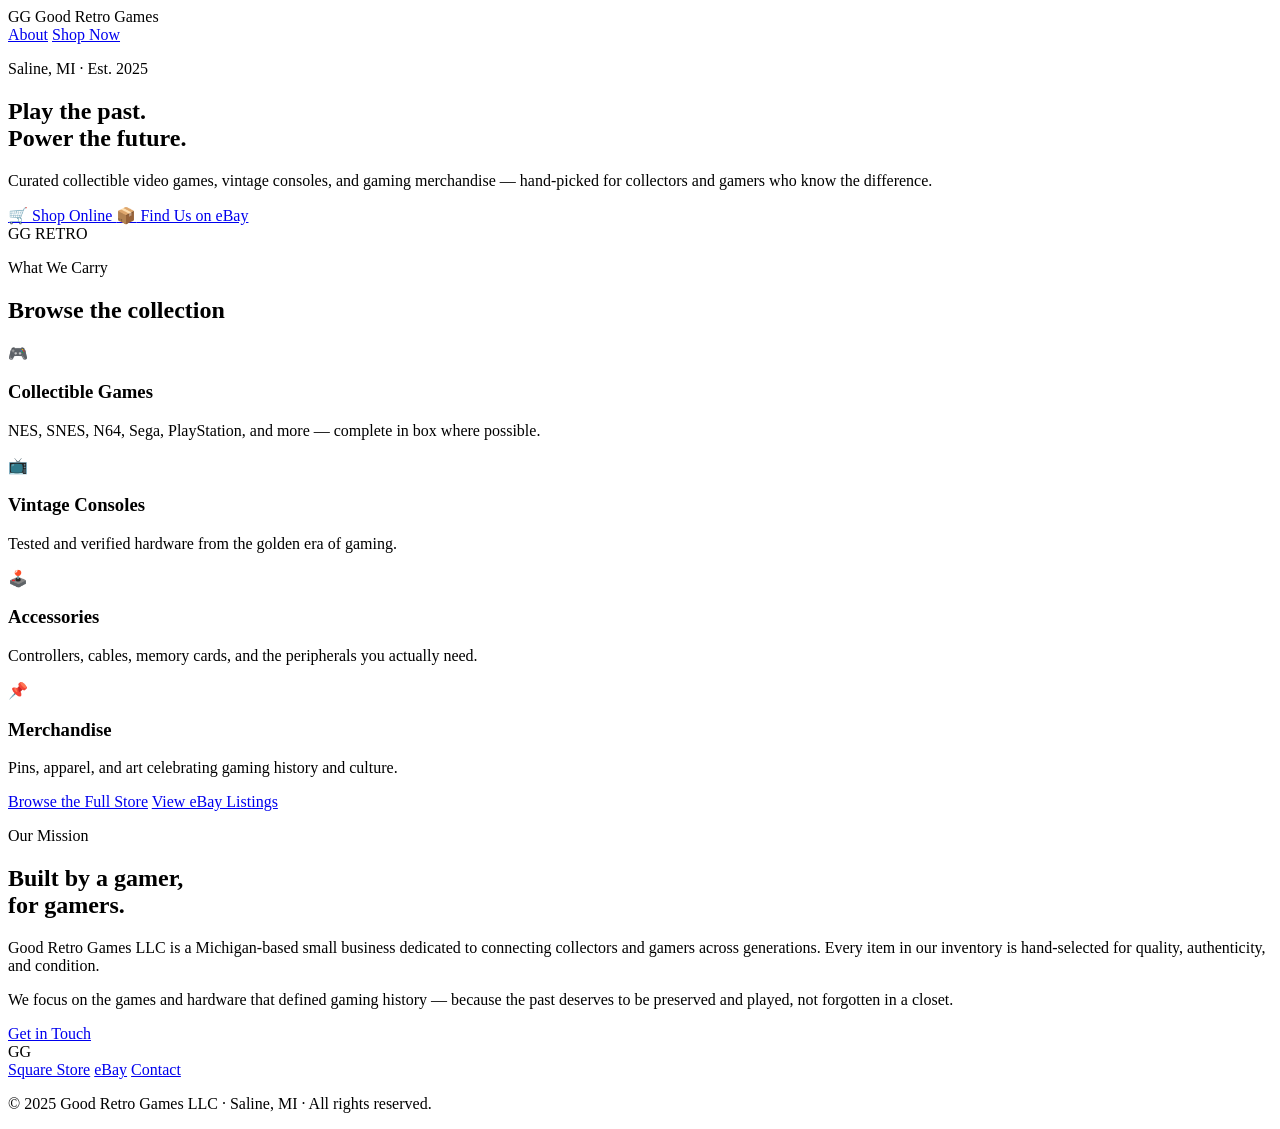
==== index.html @ d01ffef5 "Initial site launch" ====
<!DOCTYPE html>
<html lang="en">
<head>
  <meta charset="UTF-8" />
  <meta name="viewport" content="width=device-width, initial-scale=1.0" />
  <meta name="description" content="Good Retro Games — Collectible video games, vintage consoles, and gaming merchandise. Shop our curated selection online." />
  <title>Good Retro Games</title>
  <link rel="preconnect" href="https://fonts.googleapis.com" />
  <link rel="preconnect" href="https://fonts.gstatic.com" crossorigin />
  <link href="https://fonts.googleapis.com/css2?family=Press+Start+2P&family=DM+Sans:wght@400;500;600&display=swap" rel="stylesheet" />
  <link rel="stylesheet" href="css/style.css" />
</head>
<body>

  <!-- HEADER -->
  <header class="site-header">
    <div class="header-inner">
      <div class="logo">
        <span class="logo-gg">GG</span>
        <span class="logo-text">Good Retro Games</span>
      </div>
      <nav class="header-nav">
        <a href="#about">About</a>
        <a href="#shop" class="nav-cta">Shop Now</a>
      </nav>
    </div>
  </header>

  <!-- HERO -->
  <section class="hero">
    <div class="scanlines" aria-hidden="true"></div>
    <div class="hero-inner">
      <p class="hero-eyebrow">Saline, MI · Est. 2025</p>
      <h1 class="hero-headline">
        Play the past.<br />
        <span class="headline-accent">Power the future.</span>
      </h1>
      <p class="hero-sub">Curated collectible video games, vintage consoles, and gaming merchandise — hand-picked for collectors and gamers who know the difference.</p>
      <div class="hero-cta-group">
        <a href="https://www.goodgamesretro.com" class="btn btn-primary" target="_blank" rel="noopener">
          <span class="btn-icon">🛒</span> Shop Online
        </a>
        <a href="https://www.ebay.com/usr/good-retro-games" class="btn btn-secondary" target="_blank" rel="noopener">
          <span class="btn-icon">📦</span> Find Us on eBay
        </a>
      </div>
    </div>
    <div class="hero-cartridge" aria-hidden="true">
      <div class="cartridge-body">
        <div class="cartridge-label">
          <span class="cart-title">GG</span>
          <span class="cart-sub">RETRO</span>
        </div>
      </div>
    </div>
  </section>

  <!-- WHAT WE CARRY -->
  <section class="categories" id="shop">
    <div class="section-inner">
      <p class="section-eyebrow">What We Carry</p>
      <h2 class="section-heading">Browse the collection</h2>
      <div class="category-grid">
        <div class="category-card">
          <div class="cat-icon">🎮</div>
          <h3>Collectible Games</h3>
          <p>NES, SNES, N64, Sega, PlayStation, and more — complete in box where possible.</p>
        </div>
        <div class="category-card">
          <div class="cat-icon">📺</div>
          <h3>Vintage Consoles</h3>
          <p>Tested and verified hardware from the golden era of gaming.</p>
        </div>
        <div class="category-card">
          <div class="cat-icon">🕹️</div>
          <h3>Accessories</h3>
          <p>Controllers, cables, memory cards, and the peripherals you actually need.</p>
        </div>
        <div class="category-card">
          <div class="cat-icon">📌</div>
          <h3>Merchandise</h3>
          <p>Pins, apparel, and art celebrating gaming history and culture.</p>
        </div>
      </div>
      <div class="shop-cta-row">
        <a href="https://www.goodgamesretro.com" class="btn btn-primary" target="_blank" rel="noopener">Browse the Full Store</a>
        <a href="https://www.ebay.com/usr/good-retro-games" class="btn btn-outline" target="_blank" rel="noopener">View eBay Listings</a>
      </div>
    </div>
  </section>

  <!-- ABOUT -->
  <section class="about" id="about">
    <div class="section-inner about-inner">
      <div class="about-text">
        <p class="section-eyebrow">Our Mission</p>
        <h2 class="section-heading">Built by a gamer,<br />for gamers.</h2>
        <p>Good Retro Games LLC is a Michigan-based small business dedicated to connecting collectors and gamers across generations. Every item in our inventory is hand-selected for quality, authenticity, and condition.</p>
        <p>We focus on the games and hardware that defined gaming history — because the past deserves to be preserved and played, not forgotten in a closet.</p>
        <a href="mailto:goodretrogamesllc@gmail.com" class="btn btn-outline">Get in Touch</a>
      </div>
      <div class="about-pixels" aria-hidden="true">
        <div class="pixel-grid">
          <div class="px c1"></div><div class="px c2"></div><div class="px c3"></div><div class="px c4"></div>
          <div class="px c5"></div><div class="px c1"></div><div class="px c2"></div><div class="px c3"></div>
          <div class="px c4"></div><div class="px c5"></div><div class="px c1"></div><div class="px c2"></div>
          <div class="px c3"></div><div class="px c4"></div><div class="px c5"></div><div class="px c1"></div>
        </div>
      </div>
    </div>
  </section>

  <!-- FOOTER -->
  <footer class="site-footer">
    <div class="footer-inner">
      <div class="footer-logo">
        <span class="logo-gg">GG</span>
      </div>
      <div class="footer-links">
        <a href="https://www.goodgamesretro.com" target="_blank" rel="noopener">Square Store</a>
        <a href="https://www.ebay.com/usr/good-retro-games" target="_blank" rel="noopener">eBay</a>
        <a href="mailto:goodretrogamesllc@gmail.com">Contact</a>
      </div>
      <p class="footer-copy">© 2025 Good Retro Games LLC · Saline, MI · All rights reserved.</p>
    </div>
  </footer>

</body>
</html>
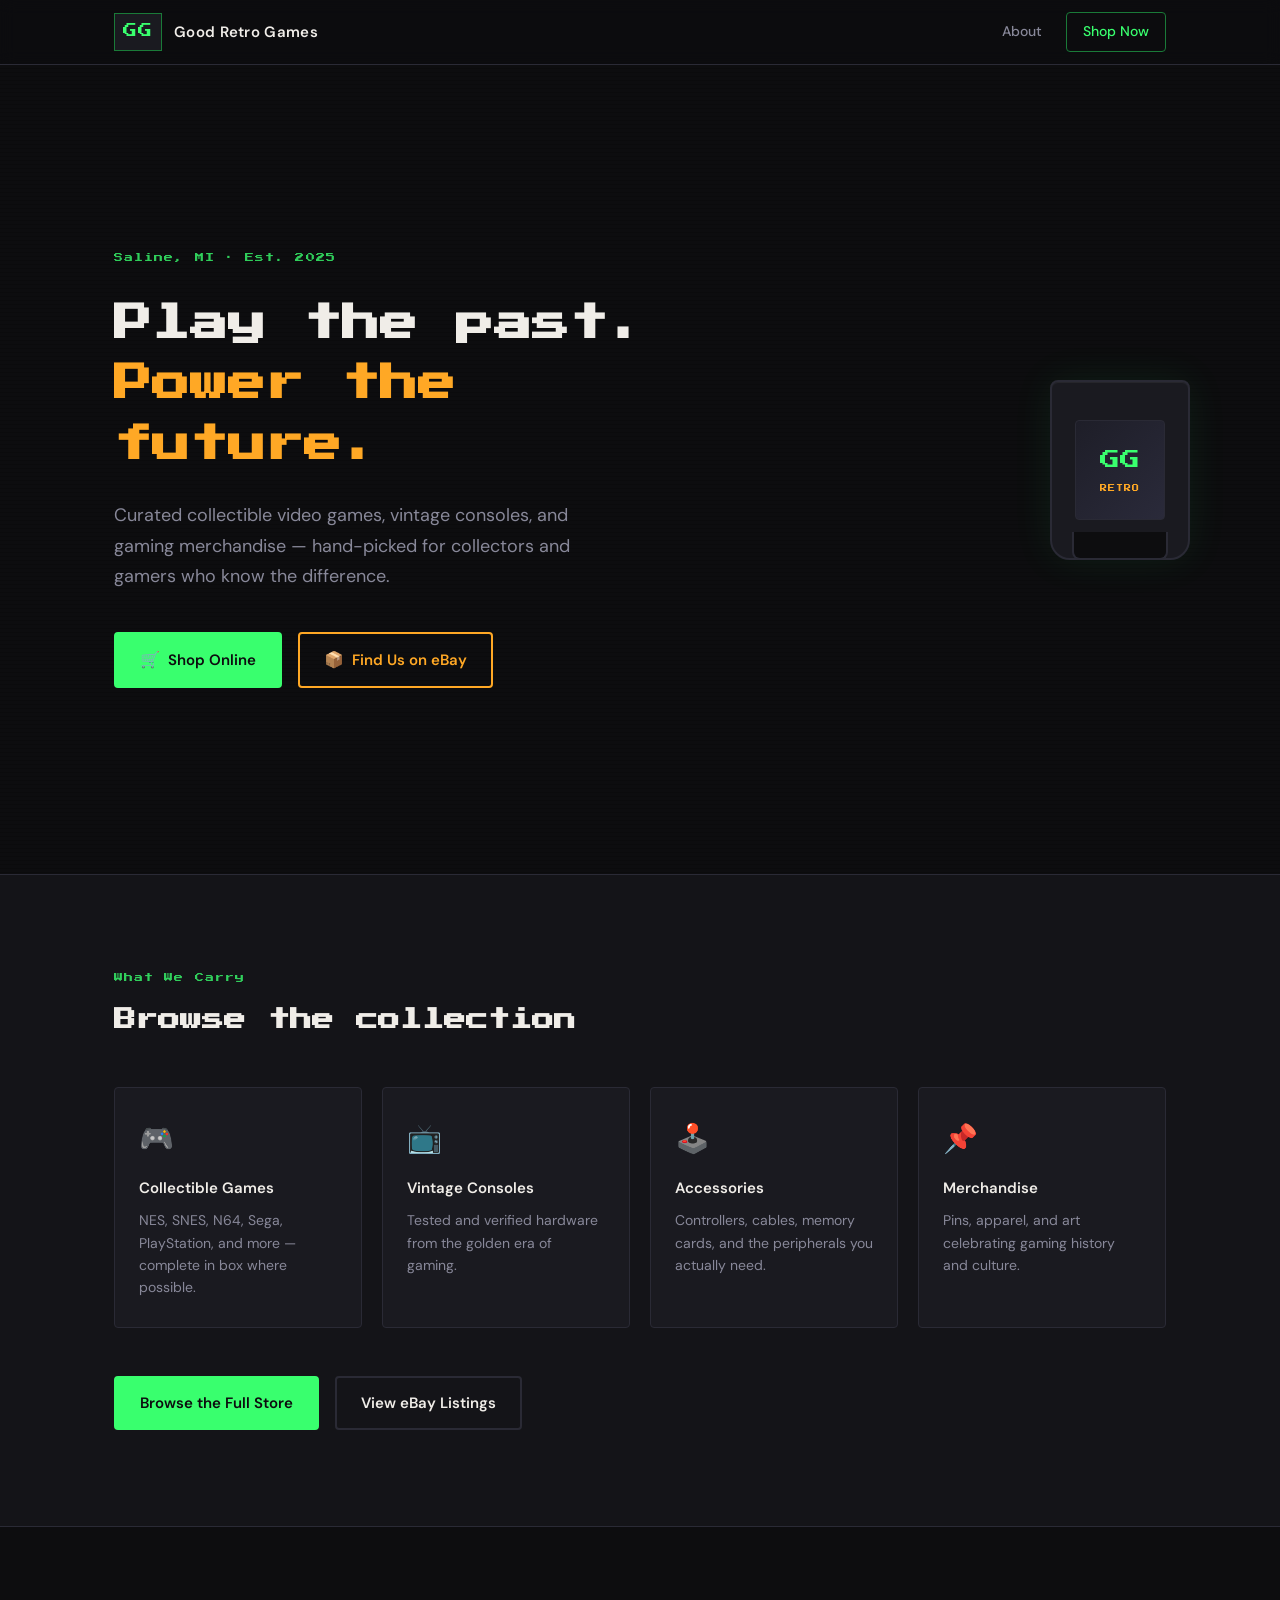
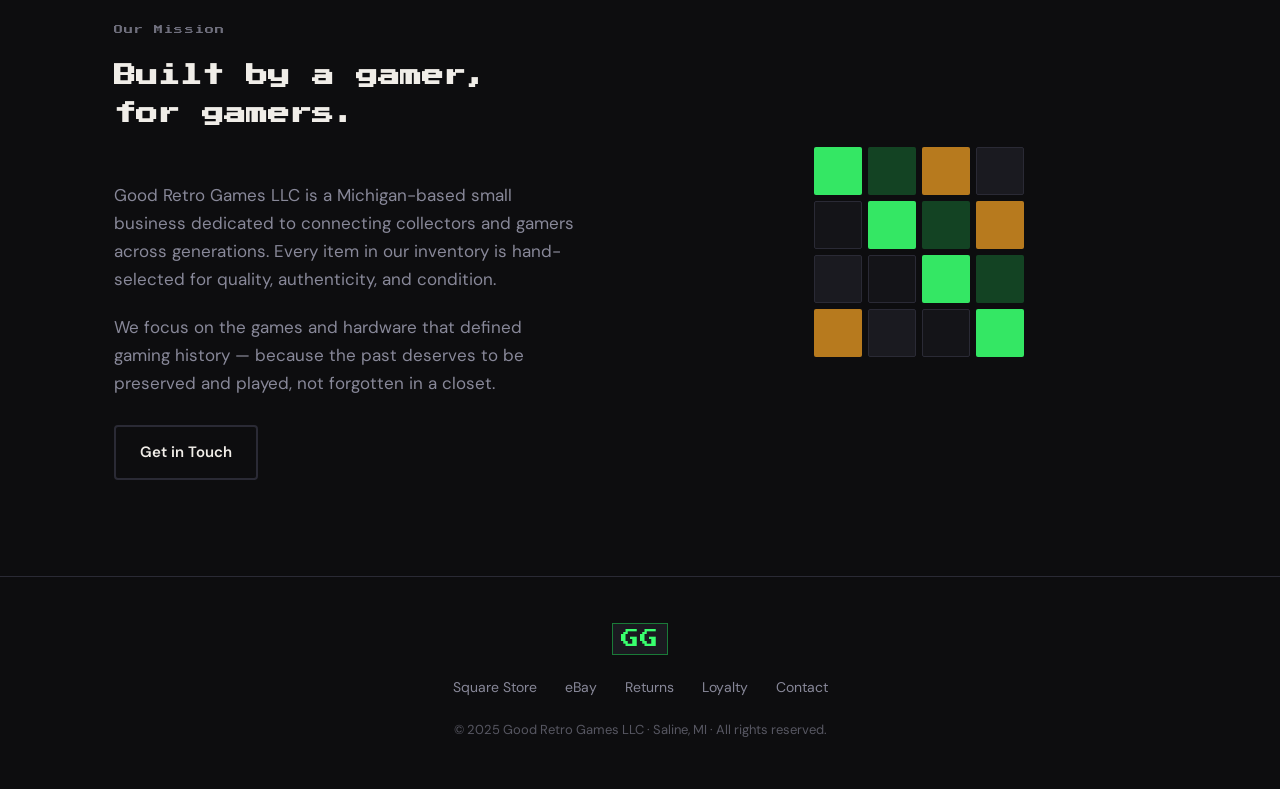
==== commit 41fb232c: "Add returns & loyalty policy pages, fix stylesheet path - Fix stylesheet link in index.html (css/sty" ====
--- a/index.html
+++ b/index.html
@@ -8,7 +8,7 @@
   <link rel="preconnect" href="https://fonts.googleapis.com" />
   <link rel="preconnect" href="https://fonts.gstatic.com" crossorigin />
   <link href="https://fonts.googleapis.com/css2?family=Press+Start+2P&family=DM+Sans:wght@400;500;600&display=swap" rel="stylesheet" />
-  <link rel="stylesheet" href="css/style.css" />
+  <link rel="stylesheet" href="style.css" />
 </head>
 <body>
 
@@ -119,6 +119,8 @@
       <div class="footer-links">
         <a href="https://www.goodgamesretro.com" target="_blank" rel="noopener">Square Store</a>
         <a href="https://www.ebay.com/usr/good-retro-games" target="_blank" rel="noopener">eBay</a>
+        <a href="returns.html">Returns</a>
+        <a href="loyalty.html">Loyalty</a>
         <a href="mailto:goodretrogamesllc@gmail.com">Contact</a>
       </div>
       <p class="footer-copy">© 2025 Good Retro Games LLC · Saline, MI · All rights reserved.</p>
--- a/style.css
+++ b/style.css
@@ -0,0 +1,463 @@
+/* =============================================
+   GOOD RETRO GAMES — style.css
+   Design: dark retro arcade with pixel accent
+   Palette: near-black bg, phosphor green accent,
+            warm amber highlight, off-white text
+   ============================================= */
+
+/* --- TOKENS --- */
+:root {
+  --bg:         #0d0d0f;
+  --bg-mid:     #141418;
+  --bg-card:    #1a1a20;
+  --border:     #2a2a35;
+  --green:      #39ff6e;
+  --green-dim:  #1a7a38;
+  --amber:      #ffa825;
+  --white:      #f0ede8;
+  --muted:      #888899;
+  --font-pixel: 'Press Start 2P', monospace;
+  --font-body:  'DM Sans', sans-serif;
+  --radius:     4px;
+  --max-w:      1100px;
+}
+
+/* --- RESET --- */
+*, *::before, *::after { box-sizing: border-box; margin: 0; padding: 0; }
+html { scroll-behavior: smooth; }
+body {
+  background: var(--bg);
+  color: var(--white);
+  font-family: var(--font-body);
+  font-size: 17px;
+  line-height: 1.65;
+  -webkit-font-smoothing: antialiased;
+}
+a { color: inherit; text-decoration: none; }
+img { display: block; max-width: 100%; }
+
+/* --- HEADER --- */
+.site-header {
+  position: sticky;
+  top: 0;
+  z-index: 100;
+  background: rgba(13, 13, 15, 0.92);
+  backdrop-filter: blur(8px);
+  border-bottom: 1px solid var(--border);
+}
+.header-inner {
+  max-width: var(--max-w);
+  margin: 0 auto;
+  padding: 0 24px;
+  height: 64px;
+  display: flex;
+  align-items: center;
+  justify-content: space-between;
+}
+.logo {
+  display: flex;
+  align-items: center;
+  gap: 12px;
+}
+.logo-gg {
+  font-family: var(--font-pixel);
+  font-size: 14px;
+  color: var(--green);
+  background: var(--bg-card);
+  border: 1px solid var(--green-dim);
+  padding: 6px 8px;
+  letter-spacing: 1px;
+}
+.logo-text {
+  font-family: var(--font-body);
+  font-weight: 600;
+  font-size: 15px;
+  color: var(--white);
+  letter-spacing: 0.02em;
+}
+.header-nav {
+  display: flex;
+  align-items: center;
+  gap: 24px;
+}
+.header-nav a {
+  font-size: 14px;
+  font-weight: 500;
+  color: var(--muted);
+  transition: color 0.2s;
+}
+.header-nav a:hover { color: var(--white); }
+.header-nav .nav-cta {
+  color: var(--green);
+  border: 1px solid var(--green-dim);
+  padding: 7px 16px;
+  border-radius: var(--radius);
+  transition: background 0.2s, color 0.2s;
+}
+.header-nav .nav-cta:hover {
+  background: var(--green);
+  color: var(--bg);
+}
+
+/* --- HERO --- */
+.hero {
+  position: relative;
+  min-height: 90vh;
+  display: flex;
+  align-items: center;
+  overflow: hidden;
+  border-bottom: 1px solid var(--border);
+}
+
+/* scanline overlay — the signature element */
+.scanlines {
+  position: absolute;
+  inset: 0;
+  background: repeating-linear-gradient(
+    to bottom,
+    transparent,
+    transparent 3px,
+    rgba(0, 0, 0, 0.18) 3px,
+    rgba(0, 0, 0, 0.18) 4px
+  );
+  pointer-events: none;
+  z-index: 1;
+}
+
+.hero-inner {
+  position: relative;
+  z-index: 2;
+  max-width: var(--max-w);
+  margin: 0 auto;
+  padding: 80px 24px;
+  max-width: 640px;
+  margin-left: max(24px, calc(50vw - 550px));
+}
+.hero-eyebrow {
+  font-family: var(--font-pixel);
+  font-size: 9px;
+  color: var(--green);
+  letter-spacing: 0.12em;
+  margin-bottom: 28px;
+  opacity: 0.8;
+}
+.hero-headline {
+  font-family: var(--font-pixel);
+  font-size: clamp(18px, 3.5vw, 38px);
+  line-height: 1.6;
+  color: var(--white);
+  margin-bottom: 24px;
+}
+.headline-accent {
+  color: var(--amber);
+}
+.hero-sub {
+  font-size: 18px;
+  color: var(--muted);
+  line-height: 1.7;
+  margin-bottom: 40px;
+  max-width: 500px;
+}
+.hero-cta-group {
+  display: flex;
+  gap: 16px;
+  flex-wrap: wrap;
+}
+
+/* decorative cartridge */
+.hero-cartridge {
+  position: absolute;
+  right: max(24px, calc(50vw - 550px));
+  top: 50%;
+  transform: translateY(-50%);
+  z-index: 2;
+  display: flex;
+  align-items: center;
+  justify-content: center;
+}
+.cartridge-body {
+  width: 140px;
+  height: 180px;
+  background: var(--bg-card);
+  border: 2px solid var(--border);
+  border-radius: 8px 8px 20px 20px;
+  display: flex;
+  align-items: center;
+  justify-content: center;
+  position: relative;
+  box-shadow: 0 0 40px rgba(57, 255, 110, 0.08), inset 0 1px 0 rgba(255,255,255,0.05);
+}
+.cartridge-body::before {
+  content: '';
+  position: absolute;
+  bottom: -2px;
+  left: 20px;
+  right: 20px;
+  height: 28px;
+  background: var(--bg);
+  border: 2px solid var(--border);
+  border-top: none;
+  border-radius: 0 0 8px 8px;
+}
+.cartridge-label {
+  width: 90px;
+  height: 100px;
+  background: linear-gradient(135deg, #1e1e28, #2a2a3a);
+  border: 1px solid var(--border);
+  border-radius: 4px;
+  display: flex;
+  flex-direction: column;
+  align-items: center;
+  justify-content: center;
+  gap: 6px;
+}
+.cart-title {
+  font-family: var(--font-pixel);
+  font-size: 20px;
+  color: var(--green);
+}
+.cart-sub {
+  font-family: var(--font-pixel);
+  font-size: 7px;
+  color: var(--amber);
+  letter-spacing: 0.15em;
+}
+
+/* --- BUTTONS --- */
+.btn {
+  display: inline-flex;
+  align-items: center;
+  gap: 8px;
+  font-family: var(--font-body);
+  font-size: 15px;
+  font-weight: 600;
+  padding: 13px 24px;
+  border-radius: var(--radius);
+  cursor: pointer;
+  transition: all 0.2s;
+  white-space: nowrap;
+}
+.btn-icon { font-size: 16px; }
+
+.btn-primary {
+  background: var(--green);
+  color: var(--bg);
+  border: 2px solid var(--green);
+}
+.btn-primary:hover {
+  background: #5fffaa;
+  border-color: #5fffaa;
+  transform: translateY(-1px);
+  box-shadow: 0 6px 24px rgba(57, 255, 110, 0.25);
+}
+
+.btn-secondary {
+  background: transparent;
+  color: var(--amber);
+  border: 2px solid var(--amber);
+}
+.btn-secondary:hover {
+  background: var(--amber);
+  color: var(--bg);
+  transform: translateY(-1px);
+}
+
+.btn-outline {
+  background: transparent;
+  color: var(--white);
+  border: 2px solid var(--border);
+}
+.btn-outline:hover {
+  border-color: var(--muted);
+  transform: translateY(-1px);
+}
+
+/* --- SHARED SECTION STYLES --- */
+.section-inner {
+  max-width: var(--max-w);
+  margin: 0 auto;
+  padding: 96px 24px;
+}
+.section-eyebrow {
+  font-family: var(--font-pixel);
+  font-size: 9px;
+  color: var(--green);
+  letter-spacing: 0.12em;
+  margin-bottom: 16px;
+  opacity: 0.8;
+}
+.section-heading {
+  font-family: var(--font-pixel);
+  font-size: clamp(14px, 2vw, 22px);
+  line-height: 1.7;
+  color: var(--white);
+  margin-bottom: 48px;
+}
+
+/* --- CATEGORIES --- */
+.categories {
+  background: var(--bg-mid);
+  border-bottom: 1px solid var(--border);
+}
+.category-grid {
+  display: grid;
+  grid-template-columns: repeat(auto-fit, minmax(220px, 1fr));
+  gap: 20px;
+  margin-bottom: 48px;
+}
+.category-card {
+  background: var(--bg-card);
+  border: 1px solid var(--border);
+  border-radius: var(--radius);
+  padding: 28px 24px;
+  transition: border-color 0.2s, transform 0.2s;
+}
+.category-card:hover {
+  border-color: var(--green-dim);
+  transform: translateY(-2px);
+}
+.cat-icon {
+  font-size: 28px;
+  margin-bottom: 14px;
+}
+.category-card h3 {
+  font-size: 15px;
+  font-weight: 600;
+  margin-bottom: 8px;
+  color: var(--white);
+}
+.category-card p {
+  font-size: 14px;
+  color: var(--muted);
+  line-height: 1.6;
+}
+.shop-cta-row {
+  display: flex;
+  gap: 16px;
+  flex-wrap: wrap;
+}
+
+/* --- ABOUT --- */
+.about { border-bottom: 1px solid var(--border); }
+.about-inner {
+  display: grid;
+  grid-template-columns: 1fr 1fr;
+  gap: 64px;
+  align-items: center;
+}
+.about-text p {
+  color: var(--muted);
+  margin-bottom: 20px;
+  max-width: 460px;
+}
+.about-text .btn { margin-top: 8px; }
+
+/* pixel art decoration */
+.pixel-grid {
+  display: grid;
+  grid-template-columns: repeat(4, 48px);
+  grid-template-rows: repeat(4, 48px);
+  gap: 6px;
+  justify-content: center;
+}
+.px {
+  border-radius: 2px;
+  transition: opacity 0.4s;
+}
+.px.c1 { background: var(--green); opacity: 0.9; }
+.px.c2 { background: var(--green-dim); opacity: 0.5; }
+.px.c3 { background: var(--amber); opacity: 0.7; }
+.px.c4 { background: var(--bg-card); border: 1px solid var(--border); opacity: 1; }
+.px.c5 { background: var(--bg-mid); border: 1px solid var(--border); opacity: 1; }
+
+/* --- POLICY / LEGAL PAGES --- */
+.policy { border-bottom: 1px solid var(--border); min-height: 70vh; }
+.policy-inner { max-width: 760px; }
+.policy-title {
+  font-family: var(--font-pixel);
+  font-size: clamp(16px, 2.4vw, 26px);
+  line-height: 1.6;
+  color: var(--white);
+  margin-bottom: 16px;
+}
+.policy-updated {
+  font-size: 13px;
+  color: var(--muted);
+  opacity: 0.7;
+  margin-bottom: 40px;
+}
+.policy-inner h2 {
+  font-family: var(--font-body);
+  font-size: 19px;
+  font-weight: 600;
+  color: var(--green);
+  margin: 40px 0 14px;
+}
+.policy-inner h3 {
+  font-size: 16px;
+  font-weight: 600;
+  color: var(--white);
+  margin: 24px 0 10px;
+}
+.policy-inner p { color: var(--muted); margin-bottom: 16px; }
+.policy-inner ul { color: var(--muted); margin: 0 0 16px; padding-left: 22px; }
+.policy-inner li { margin-bottom: 10px; }
+.policy-inner a { color: var(--green); }
+.policy-inner a:hover { text-decoration: underline; }
+.policy-inner strong { color: var(--white); }
+.back-link {
+  display: inline-block;
+  margin-top: 48px;
+  font-size: 14px;
+  color: var(--muted);
+}
+.back-link:hover { color: var(--white); }
+
+/* --- FOOTER --- */
+.site-footer {
+  background: var(--bg);
+  padding: 48px 24px;
+}
+.footer-inner {
+  max-width: var(--max-w);
+  margin: 0 auto;
+  display: flex;
+  flex-direction: column;
+  align-items: center;
+  gap: 20px;
+  text-align: center;
+}
+.footer-logo .logo-gg {
+  font-size: 18px;
+}
+.footer-links {
+  display: flex;
+  gap: 28px;
+  flex-wrap: wrap;
+  justify-content: center;
+}
+.footer-links a {
+  font-size: 14px;
+  color: var(--muted);
+  transition: color 0.2s;
+}
+.footer-links a:hover { color: var(--white); }
+.footer-copy {
+  font-size: 13px;
+  color: var(--muted);
+  opacity: 0.6;
+}
+
+/* --- RESPONSIVE --- */
+@media (max-width: 768px) {
+  .hero-cartridge { display: none; }
+  .hero-inner { margin-left: 0; padding: 64px 24px; }
+  .about-inner { grid-template-columns: 1fr; }
+  .about-pixels { display: none; }
+  .header-nav a:not(.nav-cta) { display: none; }
+}
+
+@media (prefers-reduced-motion: reduce) {
+  .btn { transition: none; }
+  .category-card { transition: none; }
+}
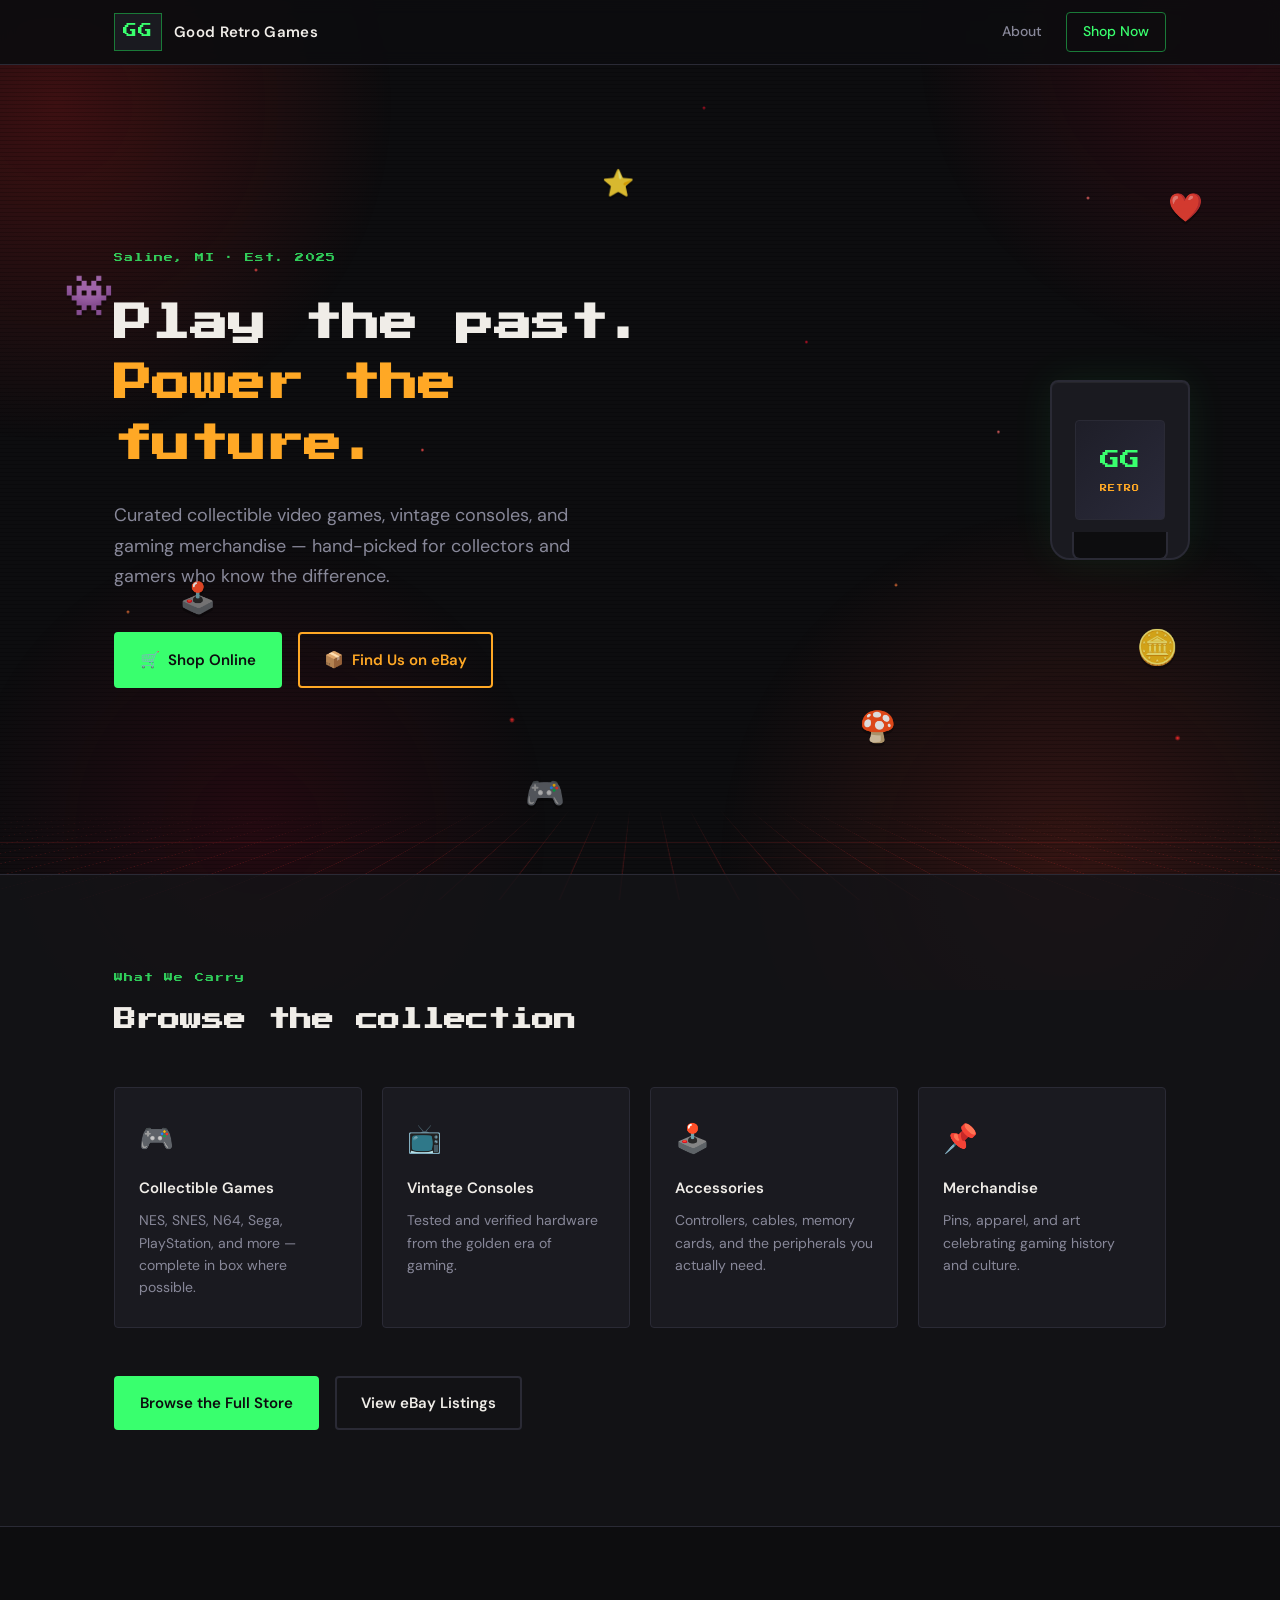
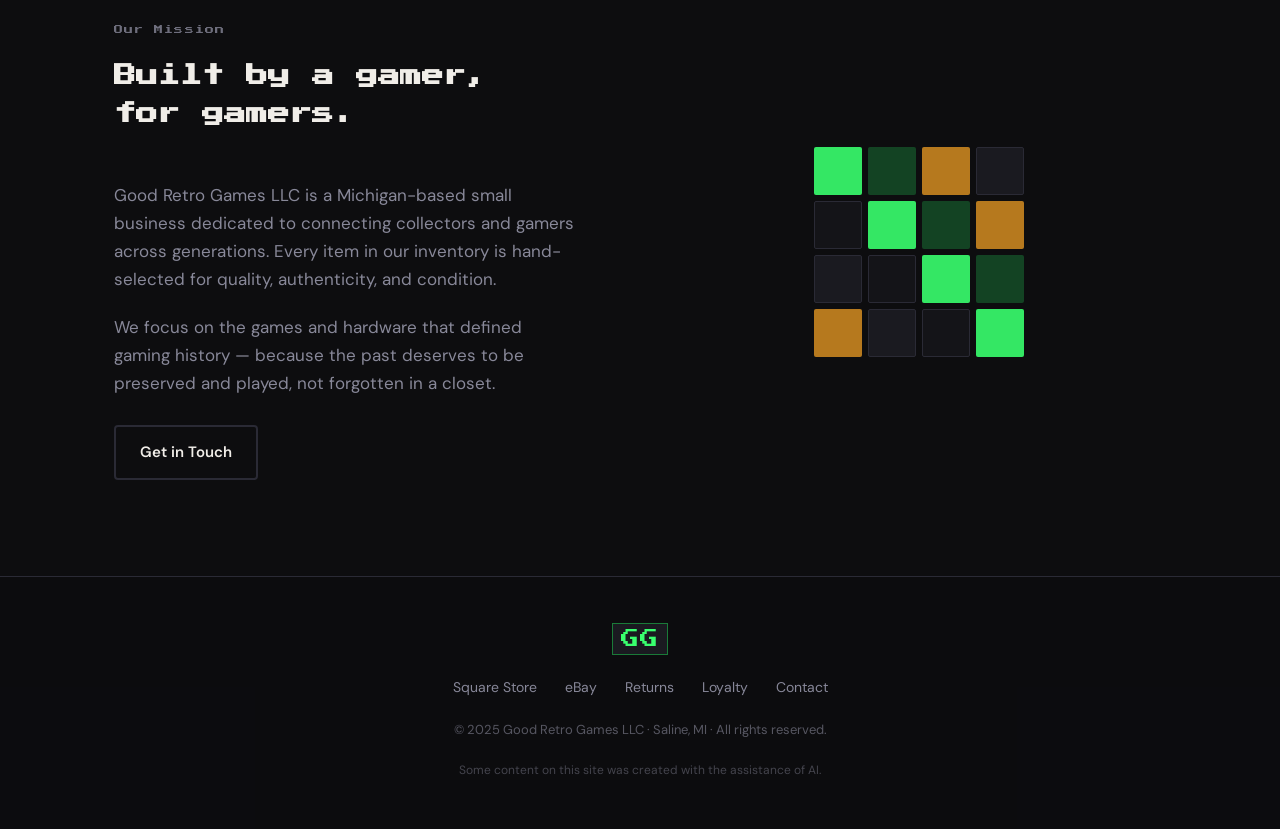
==== commit ed6967c3: "Add retro arcade background, Stranger Things red lighting, AI disclaimer - Pure-CSS arcade backgroun" ====
--- a/index.html
+++ b/index.html
@@ -29,6 +29,15 @@
   <!-- HERO -->
   <section class="hero">
     <div class="scanlines" aria-hidden="true"></div>
+    <div class="arcade-sprites" aria-hidden="true">
+      <span class="sprite s1">👾</span>
+      <span class="sprite s2">🕹️</span>
+      <span class="sprite s3">⭐</span>
+      <span class="sprite s4">🍄</span>
+      <span class="sprite s5">🪙</span>
+      <span class="sprite s6">❤️</span>
+      <span class="sprite s7">🎮</span>
+    </div>
     <div class="hero-inner">
       <p class="hero-eyebrow">Saline, MI · Est. 2025</p>
       <h1 class="hero-headline">
@@ -97,7 +106,7 @@
         <h2 class="section-heading">Built by a gamer,<br />for gamers.</h2>
         <p>Good Retro Games LLC is a Michigan-based small business dedicated to connecting collectors and gamers across generations. Every item in our inventory is hand-selected for quality, authenticity, and condition.</p>
         <p>We focus on the games and hardware that defined gaming history — because the past deserves to be preserved and played, not forgotten in a closet.</p>
-        <a href="mailto:goodretrogamesllc@gmail.com" class="btn btn-outline">Get in Touch</a>
+        <a href="contact.html" class="btn btn-outline">Get in Touch</a>
       </div>
       <div class="about-pixels" aria-hidden="true">
         <div class="pixel-grid">
@@ -121,9 +130,10 @@
         <a href="https://www.ebay.com/usr/good-retro-games" target="_blank" rel="noopener">eBay</a>
         <a href="returns.html">Returns</a>
         <a href="loyalty.html">Loyalty</a>
-        <a href="mailto:goodretrogamesllc@gmail.com">Contact</a>
+        <a href="contact.html">Contact</a>
       </div>
       <p class="footer-copy">© 2025 Good Retro Games LLC · Saline, MI · All rights reserved.</p>
+      <p class="footer-disclaimer">Some content on this site was created with the assistance of AI.</p>
     </div>
   </footer>
 
--- a/style.css
+++ b/style.css
@@ -24,9 +24,9 @@
 
 /* --- RESET --- */
 *, *::before, *::after { box-sizing: border-box; margin: 0; padding: 0; }
-html { scroll-behavior: smooth; }
+html { scroll-behavior: smooth; background: var(--bg); }
 body {
-  background: var(--bg);
+  background: transparent;
   color: var(--white);
   font-family: var(--font-body);
   font-size: 17px;
@@ -35,6 +35,118 @@
 }
 a { color: inherit; text-decoration: none; }
 img { display: block; max-width: 100%; }
+
+/* =============================================
+   RETRO ARCADE BACKGROUND (cartoon style)
+   Fixed, full-page layers behind all content.
+   Pure CSS — applies to every page automatically.
+   ============================================= */
+
+/* drifting neon glow blobs (ambient color) */
+html::before {
+  content: "";
+  position: fixed;
+  inset: -10%;
+  z-index: -3;
+  background:
+    radial-gradient(44vmax 44vmax at 12% 18%, rgba(255, 30, 30, 0.20), transparent 60%),
+    radial-gradient(40vmax 40vmax at 88% 12%, rgba(200, 12, 40, 0.18), transparent 60%),
+    radial-gradient(46vmax 46vmax at 78% 88%, rgba(255, 60, 40, 0.16), transparent 60%),
+    radial-gradient(38vmax 38vmax at 25% 85%, rgba(130, 0, 25, 0.20), transparent 60%);
+  animation: glowDrift 18s ease-in-out infinite alternate;
+  pointer-events: none;
+}
+
+/* neon perspective "arcade floor" grid along the bottom */
+html::after {
+  content: "";
+  position: fixed;
+  left: -50%;
+  right: -50%;
+  bottom: 0;
+  height: 42vh;
+  z-index: -2;
+  background-image:
+    repeating-linear-gradient(90deg, transparent 0, transparent 58px, rgba(255, 40, 40, 0.55) 60px),
+    repeating-linear-gradient(0deg, transparent 0, transparent 58px, rgba(255, 40, 40, 0.55) 60px);
+  -webkit-mask-image: linear-gradient(transparent, #000 75%);
+          mask-image: linear-gradient(transparent, #000 75%);
+  transform: perspective(340px) rotateX(62deg);
+  transform-origin: bottom center;
+  opacity: 0.45;
+  animation: gridScroll 4s linear infinite;
+  pointer-events: none;
+}
+
+/* twinkling cartoon star-pixels (two offset layers) */
+body::before,
+body::after {
+  content: "";
+  position: fixed;
+  inset: 0;
+  z-index: -1;
+  background-repeat: no-repeat;
+  pointer-events: none;
+}
+body::before {
+  background-image:
+    radial-gradient(2px 2px at 20% 30%, #ff4d4d, transparent),
+    radial-gradient(2px 2px at 70% 65%, #ff7a3c, transparent),
+    radial-gradient(3px 3px at 40% 80%, #ff2b2b, transparent),
+    radial-gradient(2px 2px at 85% 22%, #ff6b6b, transparent),
+    radial-gradient(2px 2px at 55% 12%, #c81028, transparent);
+  animation: twinkle 3.5s ease-in-out infinite;
+}
+body::after {
+  background-image:
+    radial-gradient(2px 2px at 10% 68%, #ff7a3c, transparent),
+    radial-gradient(3px 3px at 92% 82%, #ff2b2b, transparent),
+    radial-gradient(2px 2px at 33% 50%, #ff4d4d, transparent),
+    radial-gradient(2px 2px at 63% 38%, #c81028, transparent),
+    radial-gradient(2px 2px at 78% 48%, #ff6b6b, transparent);
+  animation: twinkle 5s ease-in-out infinite reverse;
+}
+
+/* floating cartoon arcade sprites (hero) */
+.arcade-sprites {
+  position: absolute;
+  inset: 0;
+  z-index: 1;
+  overflow: hidden;
+  pointer-events: none;
+}
+.arcade-sprites .sprite {
+  position: absolute;
+  font-size: 34px;
+  line-height: 1;
+  filter: drop-shadow(0 3px 0 rgba(0, 0, 0, 0.35));
+  opacity: 0.85;
+  animation: spriteBob 5s ease-in-out infinite;
+}
+.arcade-sprites .s1 { left: 5%;   top: 26%; font-size: 40px; animation-duration: 6s;   animation-delay: -1s; }
+.arcade-sprites .s2 { left: 14%;  top: 64%; font-size: 30px; animation-duration: 5.2s; animation-delay: -2s; }
+.arcade-sprites .s3 { left: 47%;  top: 13%; font-size: 26px; animation-duration: 4.4s; animation-delay: -0.5s; }
+.arcade-sprites .s4 { right: 30%; top: 80%; font-size: 30px; animation-duration: 5.6s; animation-delay: -3s; }
+.arcade-sprites .s5 { right: 8%;  top: 70%; font-size: 34px; animation-duration: 6.4s; animation-delay: -1.5s; }
+.arcade-sprites .s6 { right: 6%;  top: 16%; font-size: 28px; animation-duration: 4.8s; animation-delay: -2.5s; }
+.arcade-sprites .s7 { left: 41%;  top: 88%; font-size: 32px; animation-duration: 5.8s; animation-delay: -0.8s; }
+
+@keyframes twinkle {
+  0%, 100% { opacity: 0.30; }
+  50%      { opacity: 1; }
+}
+@keyframes glowDrift {
+  from { transform: translate3d(-2%, -1%, 0) scale(1); }
+  to   { transform: translate3d(2%, 2%, 0) scale(1.08); }
+}
+@keyframes gridScroll {
+  from { background-position: 0 0, 0 0; }
+  to   { background-position: 0 0, 0 60px; }
+}
+@keyframes spriteBob {
+  0%, 100% { transform: translateY(0)     rotate(-8deg); }
+  50%      { transform: translateY(-22px) rotate(8deg); }
+}
 
 /* --- HEADER --- */
 .site-header {
@@ -296,7 +408,7 @@
 
 /* --- CATEGORIES --- */
 .categories {
-  background: var(--bg-mid);
+  background: rgba(20, 20, 24, 0.82);
   border-bottom: 1px solid var(--border);
 }
 .category-grid {
@@ -404,6 +516,11 @@
 .policy-inner li { margin-bottom: 10px; }
 .policy-inner a { color: var(--green); }
 .policy-inner a:hover { text-decoration: underline; }
+/* Keep button text legible inside policy/contact pages (overrides the link color above) */
+.policy-inner .btn-primary { color: var(--bg); }
+.policy-inner .btn-secondary { color: var(--amber); }
+.policy-inner .btn-outline { color: var(--white); }
+.policy-inner .btn:hover { text-decoration: none; }
 .policy-inner strong { color: var(--white); }
 .back-link {
   display: inline-block;
@@ -415,7 +532,7 @@
 
 /* --- FOOTER --- */
 .site-footer {
-  background: var(--bg);
+  background: rgba(13, 13, 15, 0.82);
   padding: 48px 24px;
 }
 .footer-inner {
@@ -446,6 +563,12 @@
   font-size: 13px;
   color: var(--muted);
   opacity: 0.6;
+}
+.footer-disclaimer {
+  font-size: 12px;
+  color: var(--muted);
+  opacity: 0.45;
+  max-width: 480px;
 }
 
 /* --- RESPONSIVE --- */
@@ -455,9 +578,19 @@
   .about-inner { grid-template-columns: 1fr; }
   .about-pixels { display: none; }
   .header-nav a:not(.nav-cta) { display: none; }
+  /* thin out floating sprites so they don't crowd the stacked mobile hero */
+  .arcade-sprites .s2,
+  .arcade-sprites .s4,
+  .arcade-sprites .s7 { display: none; }
+  .arcade-sprites .sprite { font-size: 26px; opacity: 0.7; }
 }
 
 @media (prefers-reduced-motion: reduce) {
   .btn { transition: none; }
   .category-card { transition: none; }
-}
+  html::before,
+  html::after,
+  body::before,
+  body::after,
+  .arcade-sprites .sprite { animation: none; }
+}
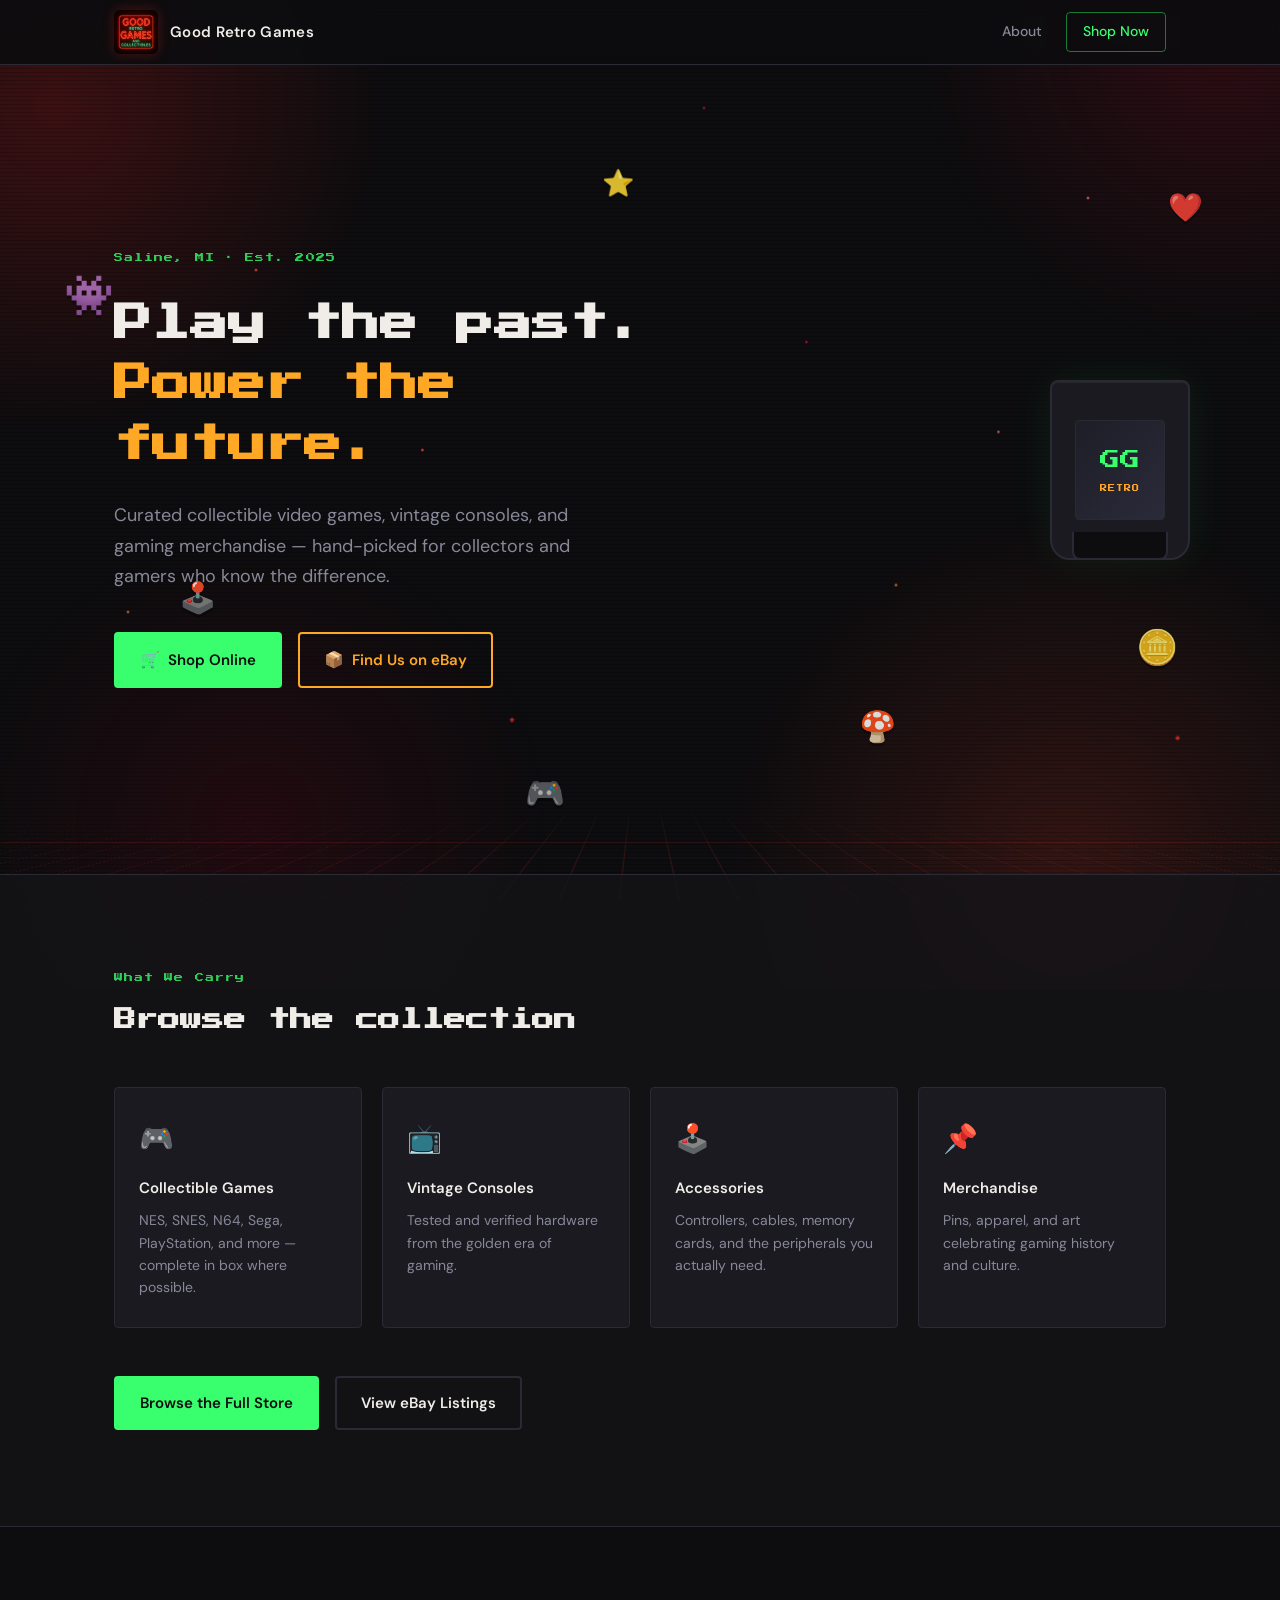
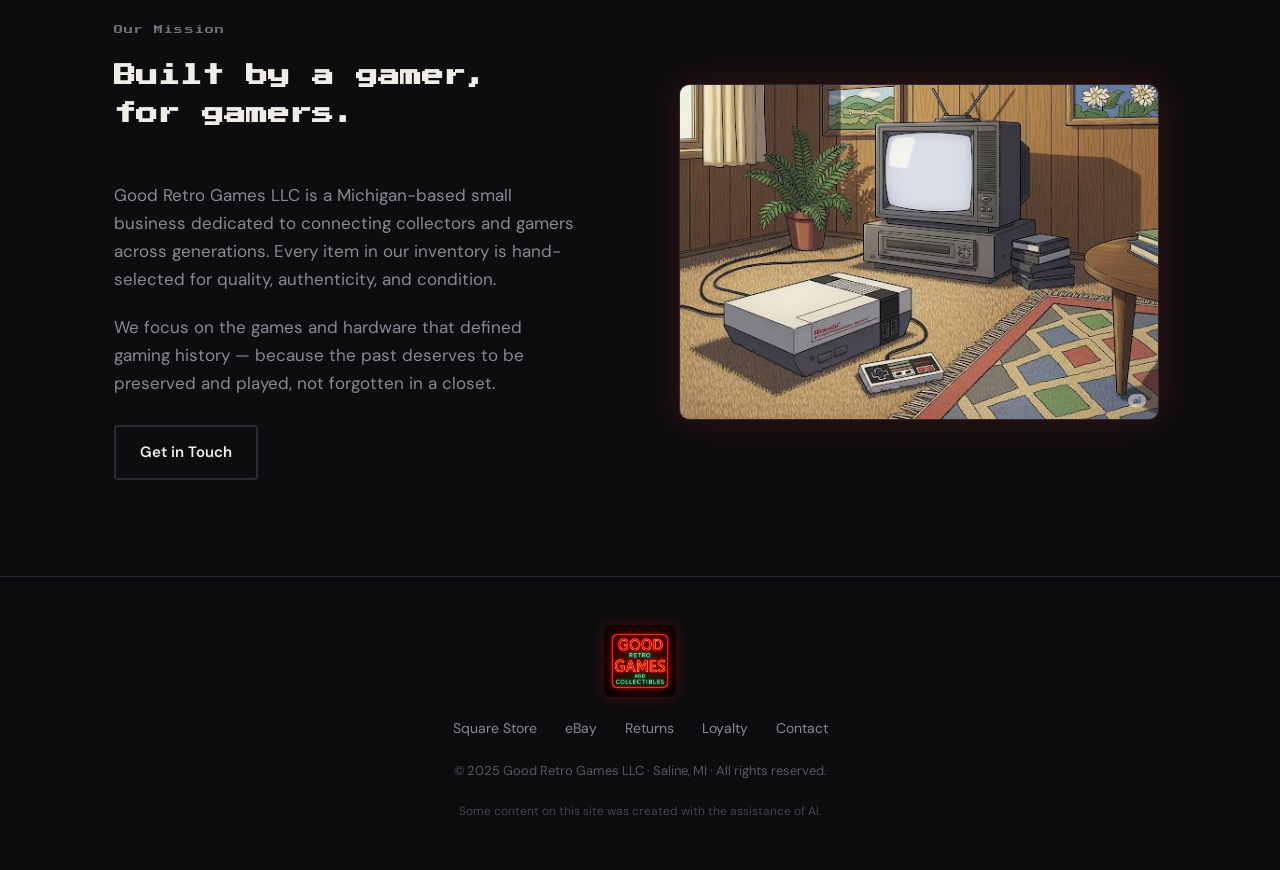
==== commit d81e80ad: "Add neon sign logo and retro-room image - Replace the GG text badge with the neon "Good Retro Games " ====
--- a/index.html
+++ b/index.html
@@ -16,7 +16,7 @@
   <header class="site-header">
     <div class="header-inner">
       <div class="logo">
-        <span class="logo-gg">GG</span>
+        <img src="images/logo.png" alt="Good Retro Games and Collectibles" class="logo-img" />
         <span class="logo-text">Good Retro Games</span>
       </div>
       <nav class="header-nav">
@@ -108,13 +108,8 @@
         <p>We focus on the games and hardware that defined gaming history — because the past deserves to be preserved and played, not forgotten in a closet.</p>
         <a href="contact.html" class="btn btn-outline">Get in Touch</a>
       </div>
-      <div class="about-pixels" aria-hidden="true">
-        <div class="pixel-grid">
-          <div class="px c1"></div><div class="px c2"></div><div class="px c3"></div><div class="px c4"></div>
-          <div class="px c5"></div><div class="px c1"></div><div class="px c2"></div><div class="px c3"></div>
-          <div class="px c4"></div><div class="px c5"></div><div class="px c1"></div><div class="px c2"></div>
-          <div class="px c3"></div><div class="px c4"></div><div class="px c5"></div><div class="px c1"></div>
-        </div>
+      <div class="about-visual">
+        <img src="images/retro-room.jpg" alt="A cozy retro living room with a Nintendo Entertainment System and CRT television" class="about-img" loading="lazy" />
       </div>
     </div>
   </section>
@@ -123,7 +118,7 @@
   <footer class="site-footer">
     <div class="footer-inner">
       <div class="footer-logo">
-        <span class="logo-gg">GG</span>
+        <img src="images/logo.png" alt="Good Retro Games and Collectibles" class="logo-img" />
       </div>
       <div class="footer-links">
         <a href="https://www.goodgamesretro.com" target="_blank" rel="noopener">Square Store</a>
--- a/style.css
+++ b/style.css
@@ -180,6 +180,13 @@
   padding: 6px 8px;
   letter-spacing: 1px;
 }
+.logo-img {
+  display: block;
+  height: 44px;
+  width: auto;
+  border-radius: 6px;
+  box-shadow: 0 0 12px rgba(255, 40, 40, 0.25);
+}
 .logo-text {
   font-family: var(--font-body);
   font-weight: 600;
@@ -463,6 +470,16 @@
   max-width: 460px;
 }
 .about-text .btn { margin-top: 8px; }
+
+/* retro gaming room photo */
+.about-visual { display: flex; justify-content: center; }
+.about-img {
+  width: 100%;
+  max-width: 480px;
+  border-radius: 10px;
+  border: 1px solid var(--border);
+  box-shadow: 0 0 34px rgba(255, 40, 40, 0.18), inset 0 0 0 1px rgba(255, 255, 255, 0.04);
+}
 
 /* pixel art decoration */
 .pixel-grid {
@@ -547,6 +564,12 @@
 .footer-logo .logo-gg {
   font-size: 18px;
 }
+.footer-logo .logo-img {
+  height: 72px;
+  width: auto;
+  border-radius: 8px;
+  box-shadow: 0 0 16px rgba(255, 40, 40, 0.22);
+}
 .footer-links {
   display: flex;
   gap: 28px;
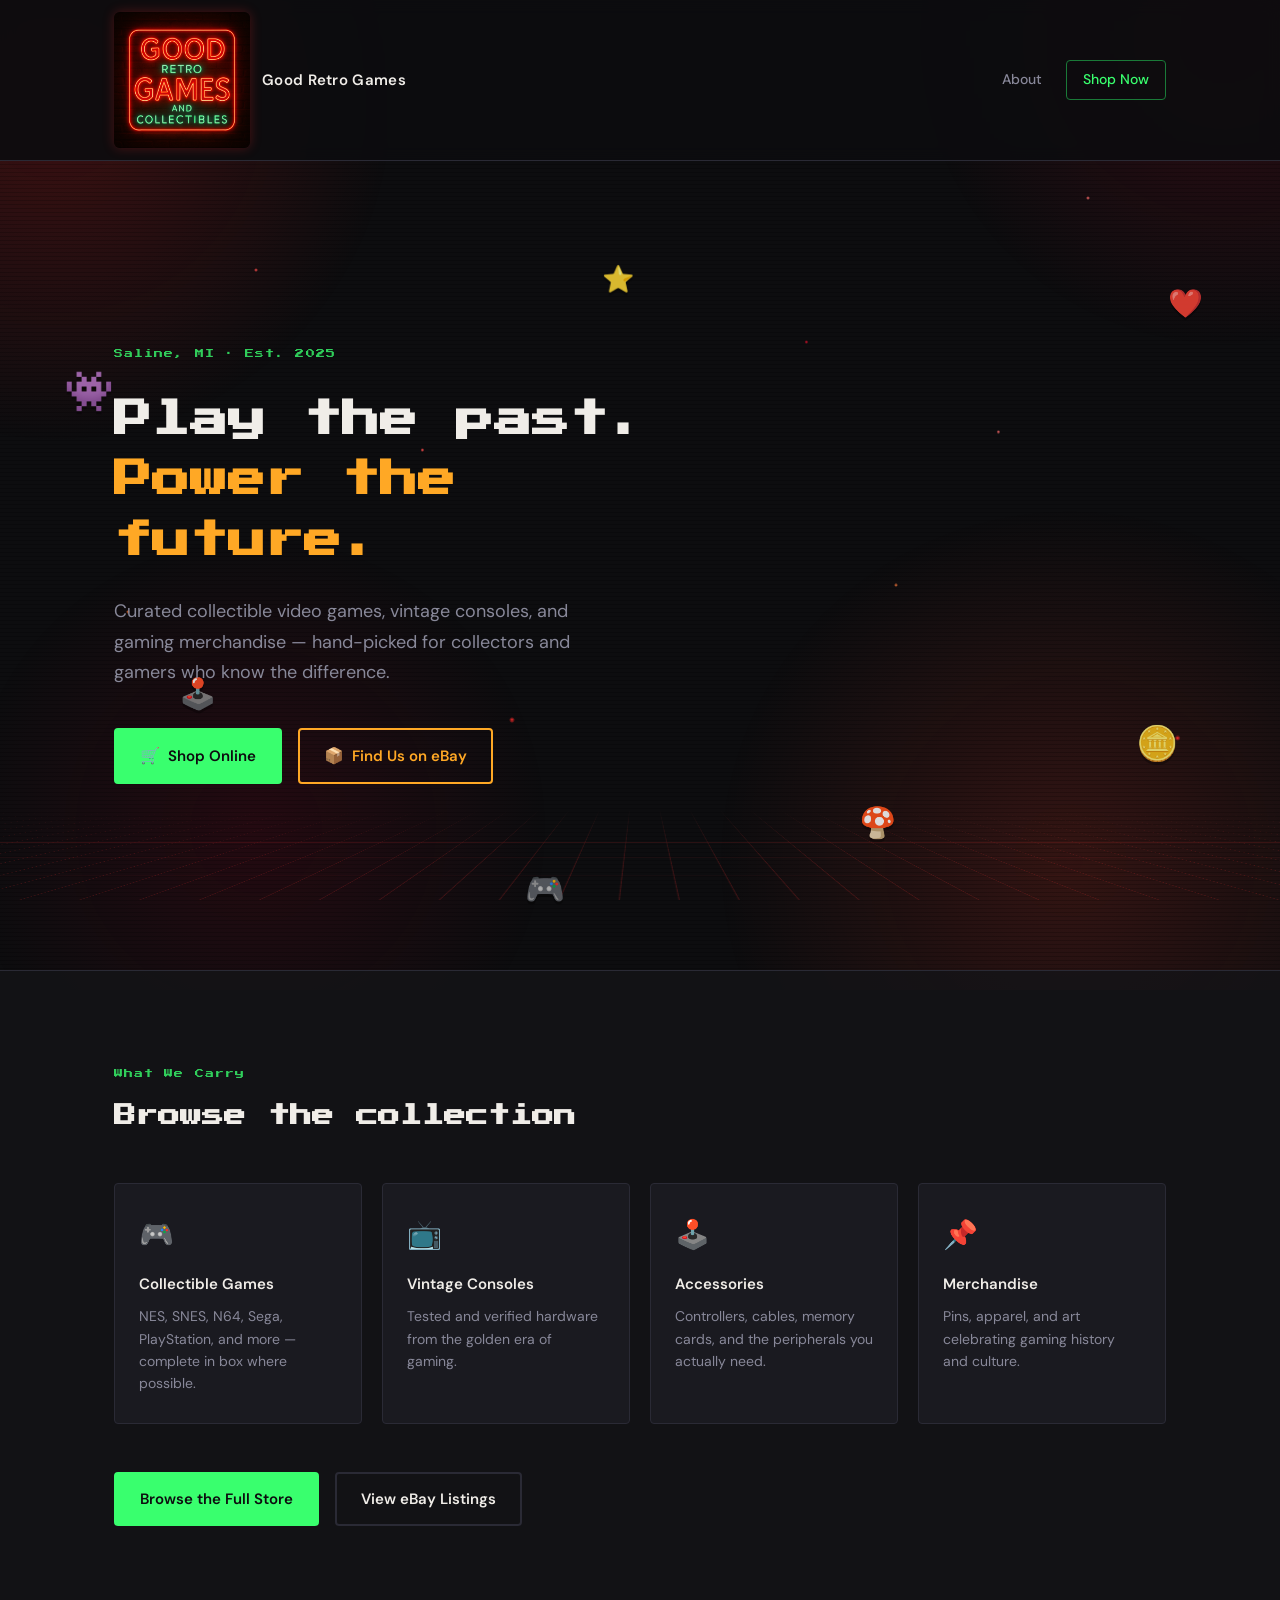
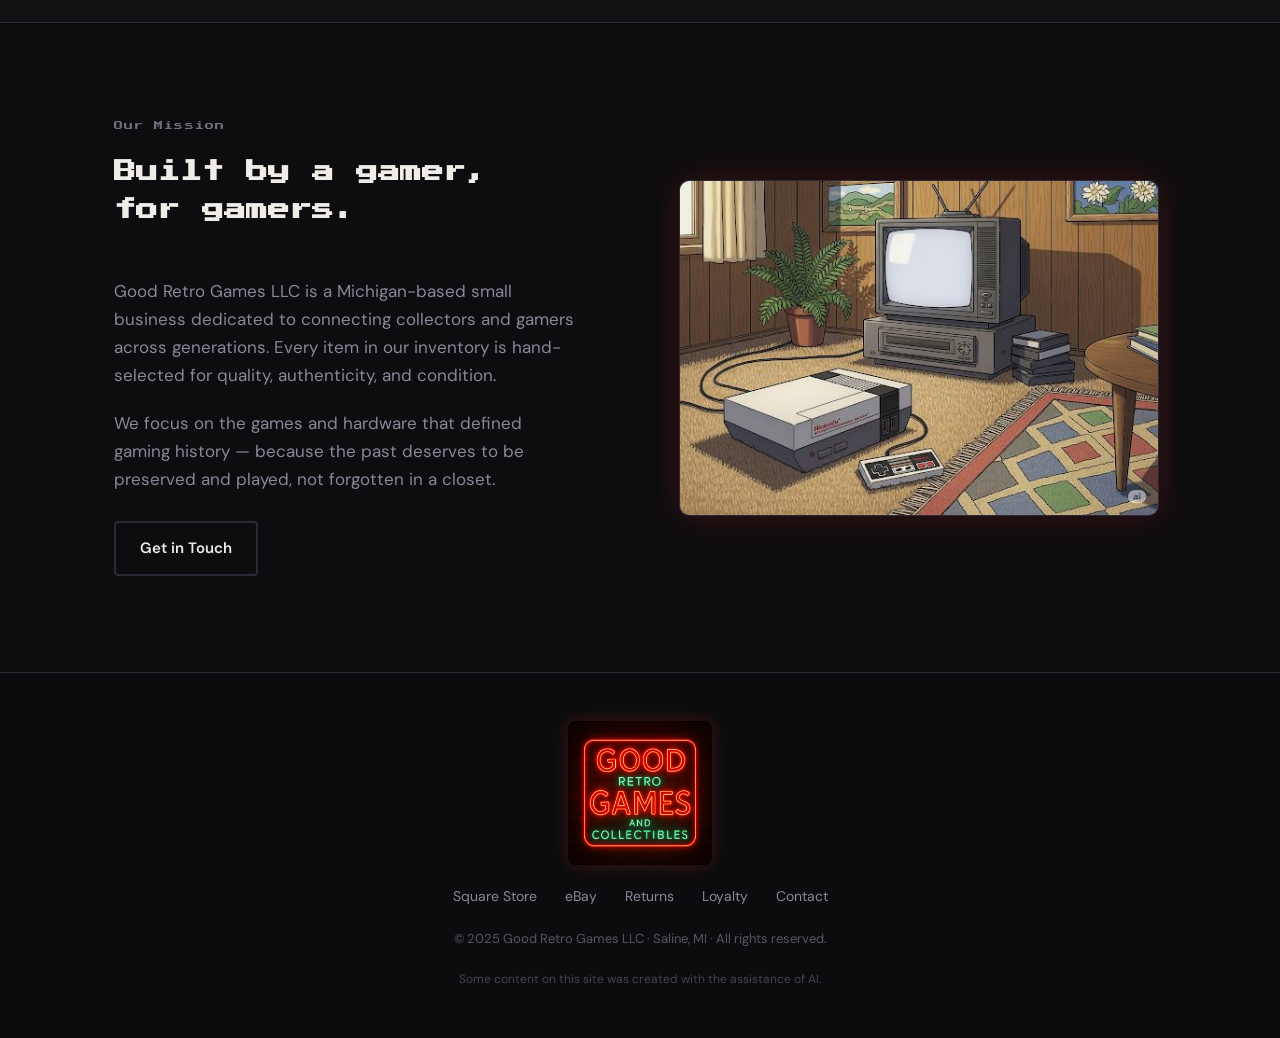
==== commit c6273551: "Remove confusing GG cartridge decoration; regenerate logo at 512px - Remove the abstract hero "game " ====
--- a/index.html
+++ b/index.html
@@ -52,14 +52,6 @@
         <a href="https://www.ebay.com/usr/good-retro-games" class="btn btn-secondary" target="_blank" rel="noopener">
           <span class="btn-icon">📦</span> Find Us on eBay
         </a>
-      </div>
-    </div>
-    <div class="hero-cartridge" aria-hidden="true">
-      <div class="cartridge-body">
-        <div class="cartridge-label">
-          <span class="cart-title">GG</span>
-          <span class="cart-sub">RETRO</span>
-        </div>
       </div>
     </div>
   </section>
--- a/style.css
+++ b/style.css
@@ -161,7 +161,7 @@
   max-width: var(--max-w);
   margin: 0 auto;
   padding: 0 24px;
-  height: 64px;
+  height: 160px;
   display: flex;
   align-items: center;
   justify-content: space-between;
@@ -182,7 +182,7 @@
 }
 .logo-img {
   display: block;
-  height: 44px;
+  height: 136px;
   width: auto;
   border-radius: 6px;
   box-shadow: 0 0 12px rgba(255, 40, 40, 0.25);
@@ -281,65 +281,6 @@
   display: flex;
   gap: 16px;
   flex-wrap: wrap;
-}
-
-/* decorative cartridge */
-.hero-cartridge {
-  position: absolute;
-  right: max(24px, calc(50vw - 550px));
-  top: 50%;
-  transform: translateY(-50%);
-  z-index: 2;
-  display: flex;
-  align-items: center;
-  justify-content: center;
-}
-.cartridge-body {
-  width: 140px;
-  height: 180px;
-  background: var(--bg-card);
-  border: 2px solid var(--border);
-  border-radius: 8px 8px 20px 20px;
-  display: flex;
-  align-items: center;
-  justify-content: center;
-  position: relative;
-  box-shadow: 0 0 40px rgba(57, 255, 110, 0.08), inset 0 1px 0 rgba(255,255,255,0.05);
-}
-.cartridge-body::before {
-  content: '';
-  position: absolute;
-  bottom: -2px;
-  left: 20px;
-  right: 20px;
-  height: 28px;
-  background: var(--bg);
-  border: 2px solid var(--border);
-  border-top: none;
-  border-radius: 0 0 8px 8px;
-}
-.cartridge-label {
-  width: 90px;
-  height: 100px;
-  background: linear-gradient(135deg, #1e1e28, #2a2a3a);
-  border: 1px solid var(--border);
-  border-radius: 4px;
-  display: flex;
-  flex-direction: column;
-  align-items: center;
-  justify-content: center;
-  gap: 6px;
-}
-.cart-title {
-  font-family: var(--font-pixel);
-  font-size: 20px;
-  color: var(--green);
-}
-.cart-sub {
-  font-family: var(--font-pixel);
-  font-size: 7px;
-  color: var(--amber);
-  letter-spacing: 0.15em;
 }
 
 /* --- BUTTONS --- */
@@ -565,7 +506,7 @@
   font-size: 18px;
 }
 .footer-logo .logo-img {
-  height: 72px;
+  height: 144px;
   width: auto;
   border-radius: 8px;
   box-shadow: 0 0 16px rgba(255, 40, 40, 0.22);
@@ -596,7 +537,6 @@
 
 /* --- RESPONSIVE --- */
 @media (max-width: 768px) {
-  .hero-cartridge { display: none; }
   .hero-inner { margin-left: 0; padding: 64px 24px; }
   .about-inner { grid-template-columns: 1fr; }
   .about-pixels { display: none; }
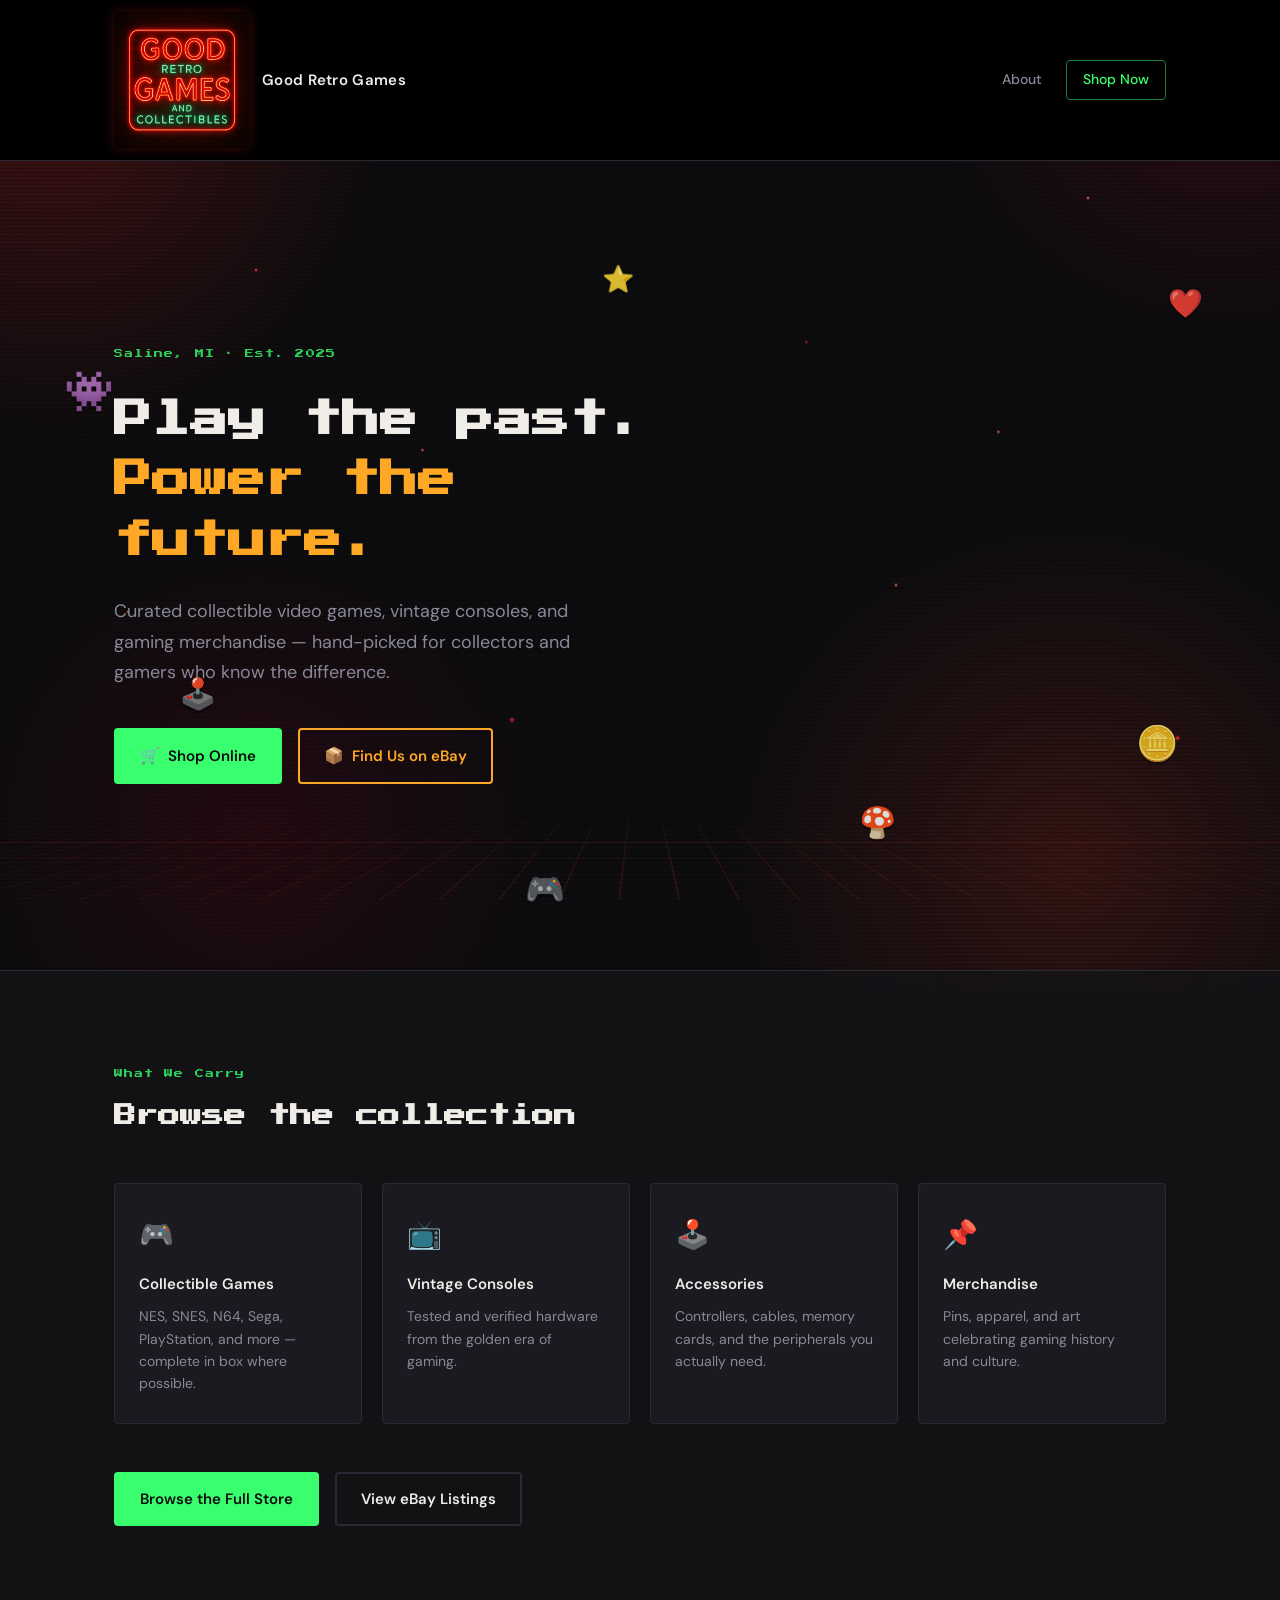
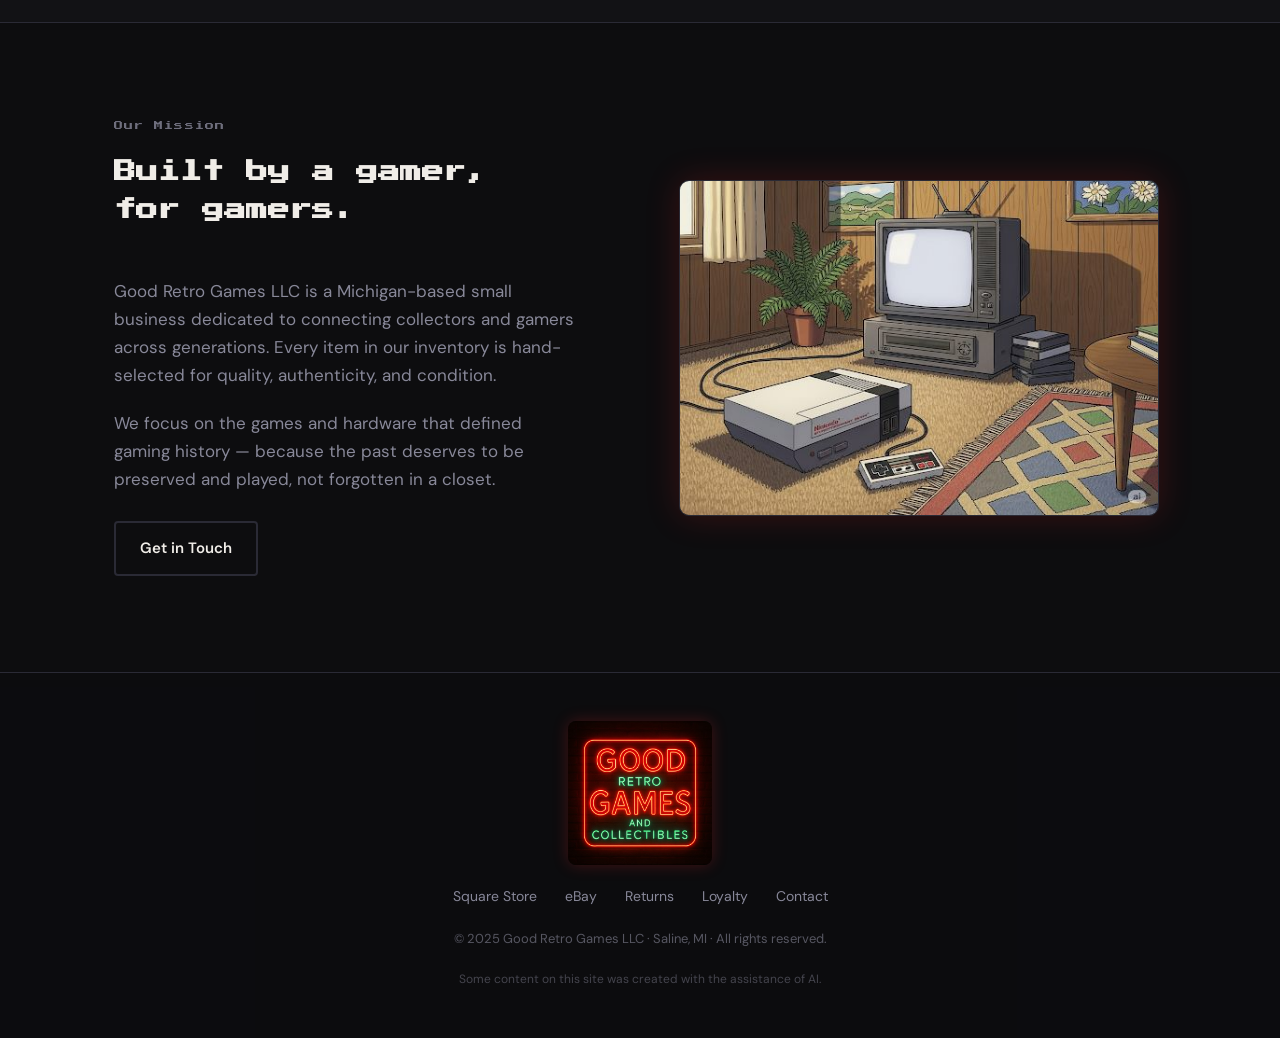
==== commit f443e3df: "Convert logo to JPEG; make header solid opaque black - Replace 537 KB logo.png with a 53 KB logo.jpg" ====
--- a/index.html
+++ b/index.html
@@ -16,7 +16,7 @@
   <header class="site-header">
     <div class="header-inner">
       <div class="logo">
-        <img src="images/logo.png" alt="Good Retro Games and Collectibles" class="logo-img" />
+        <img src="images/logo.jpg" alt="Good Retro Games and Collectibles" class="logo-img" />
         <span class="logo-text">Good Retro Games</span>
       </div>
       <nav class="header-nav">
@@ -110,7 +110,7 @@
   <footer class="site-footer">
     <div class="footer-inner">
       <div class="footer-logo">
-        <img src="images/logo.png" alt="Good Retro Games and Collectibles" class="logo-img" />
+        <img src="images/logo.jpg" alt="Good Retro Games and Collectibles" class="logo-img" />
       </div>
       <div class="footer-links">
         <a href="https://www.goodgamesretro.com" target="_blank" rel="noopener">Square Store</a>
--- a/style.css
+++ b/style.css
@@ -153,8 +153,7 @@
   position: sticky;
   top: 0;
   z-index: 100;
-  background: rgba(13, 13, 15, 0.92);
-  backdrop-filter: blur(8px);
+  background: #000;
   border-bottom: 1px solid var(--border);
 }
 .header-inner {
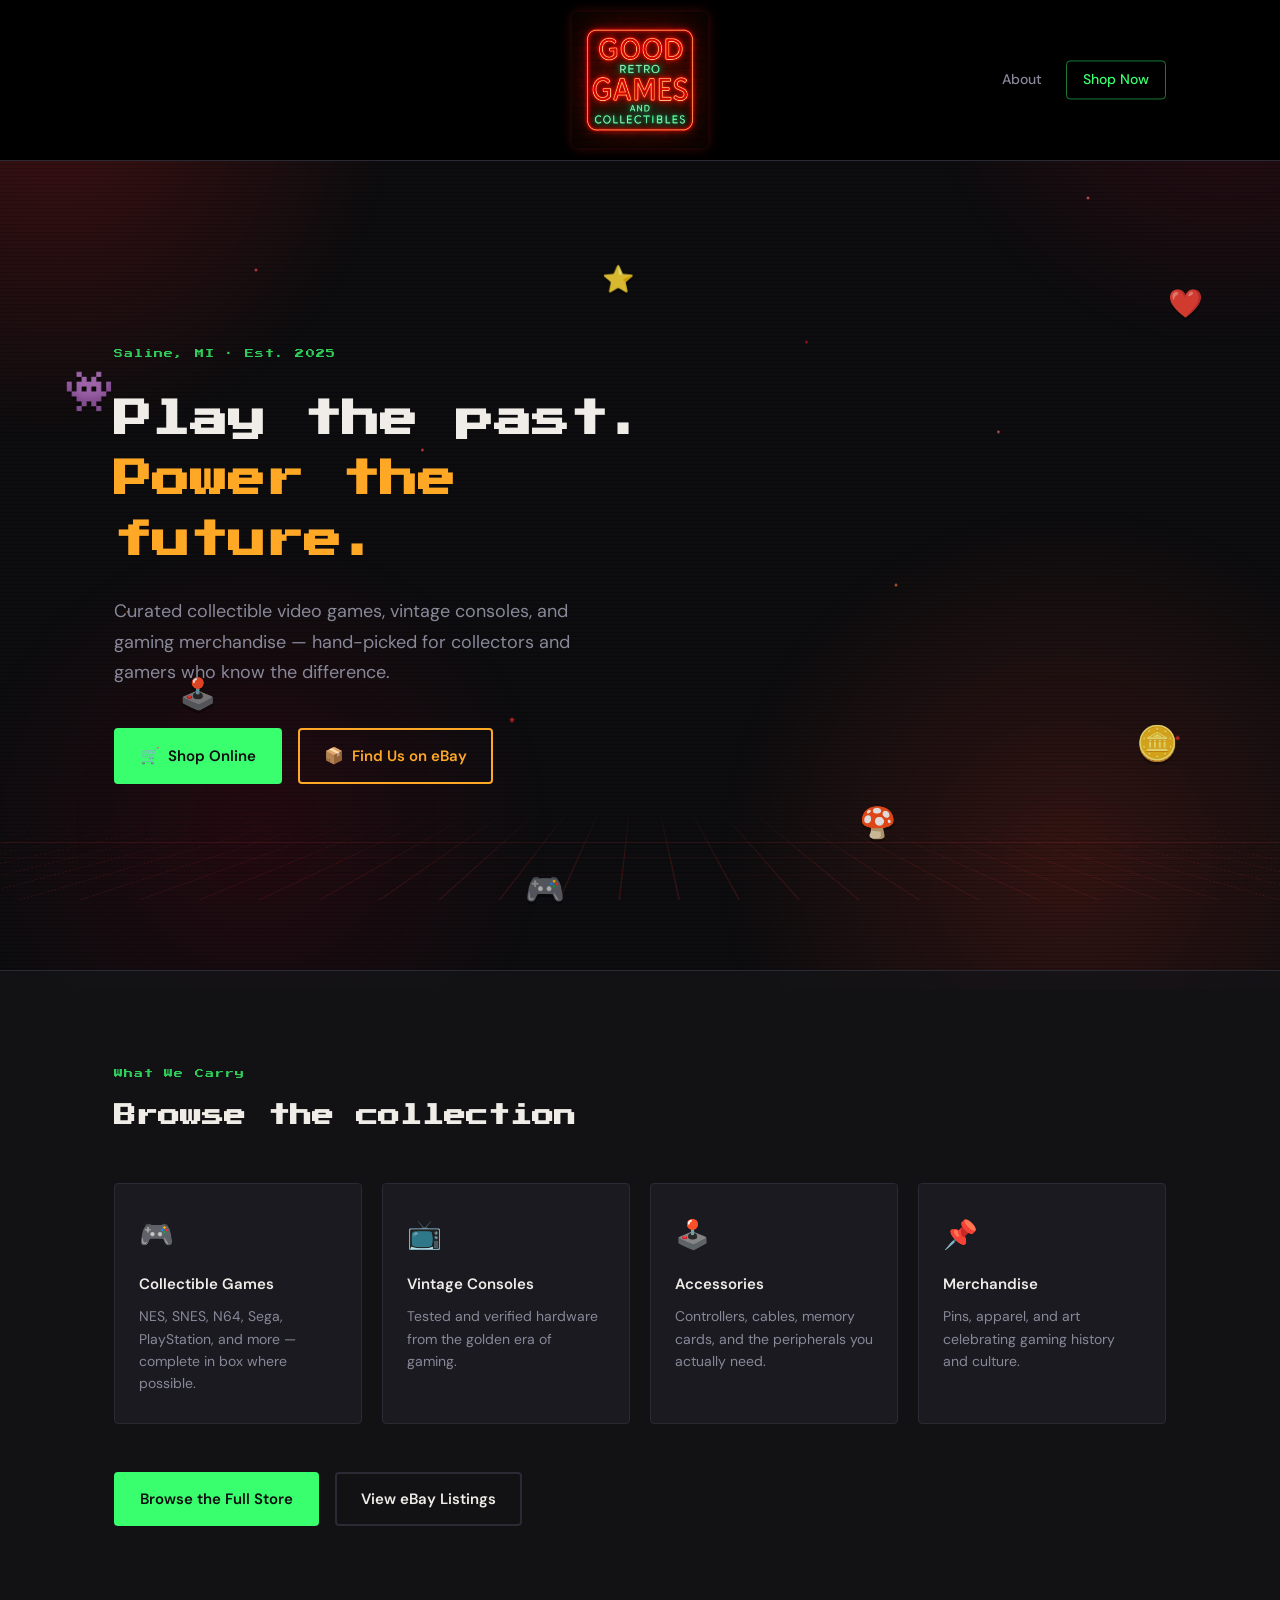
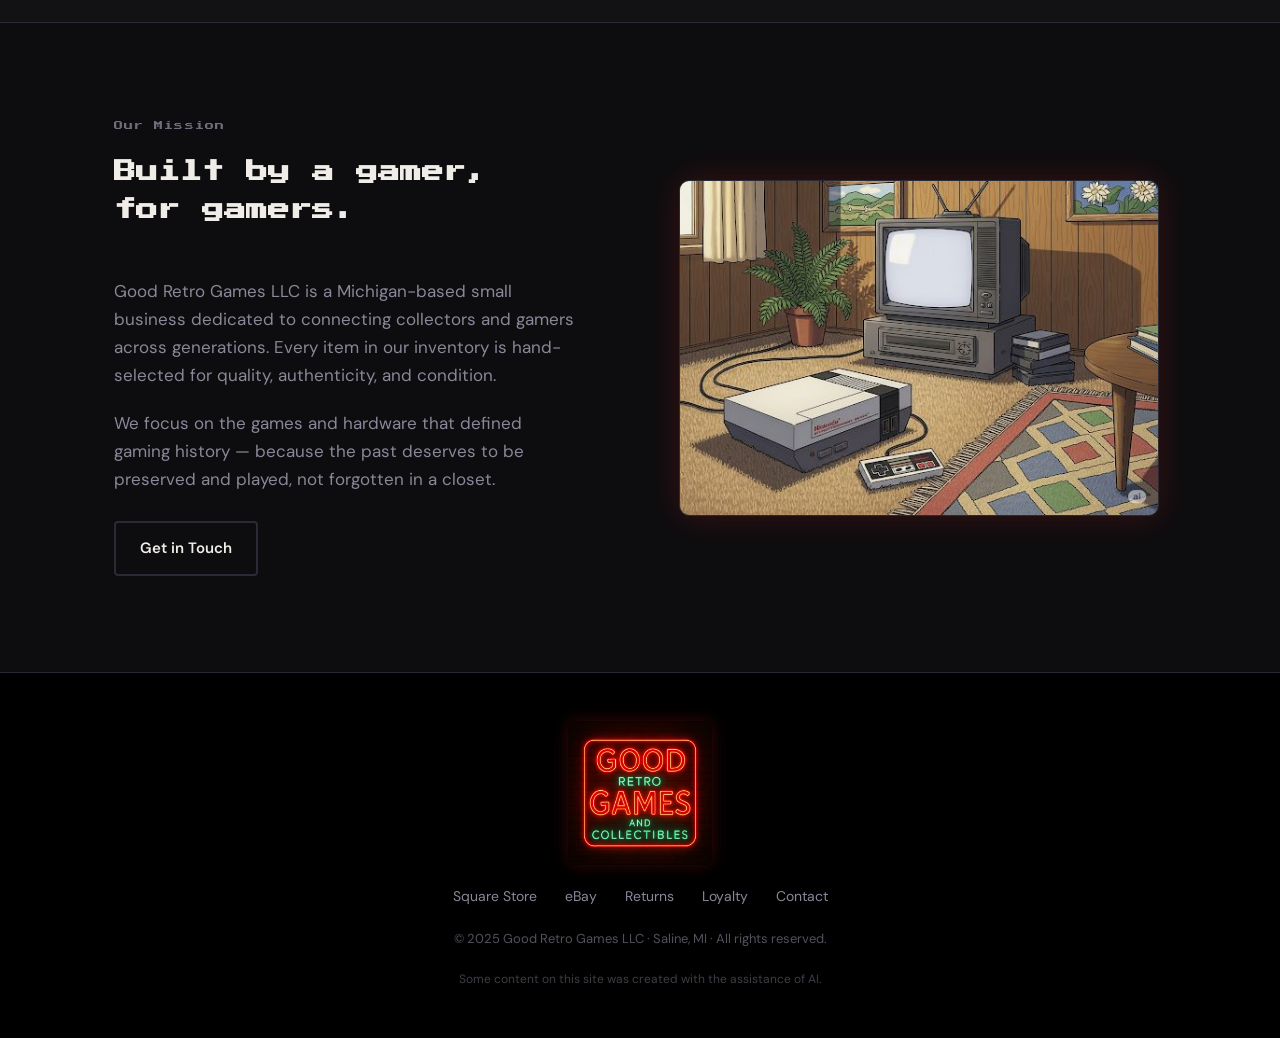
==== commit b1307d27: "Center header logo, drop wordmark text, black footer - Remove "Good Retro Games" text beside the log" ====
--- a/index.html
+++ b/index.html
@@ -17,7 +17,6 @@
     <div class="header-inner">
       <div class="logo">
         <img src="images/logo.jpg" alt="Good Retro Games and Collectibles" class="logo-img" />
-        <span class="logo-text">Good Retro Games</span>
       </div>
       <nav class="header-nav">
         <a href="#about">About</a>
--- a/style.css
+++ b/style.css
@@ -157,13 +157,14 @@
   border-bottom: 1px solid var(--border);
 }
 .header-inner {
+  position: relative;
   max-width: var(--max-w);
   margin: 0 auto;
   padding: 0 24px;
   height: 160px;
   display: flex;
   align-items: center;
-  justify-content: space-between;
+  justify-content: center;
 }
 .logo {
   display: flex;
@@ -194,6 +195,10 @@
   letter-spacing: 0.02em;
 }
 .header-nav {
+  position: absolute;
+  right: 24px;
+  top: 50%;
+  transform: translateY(-50%);
   display: flex;
   align-items: center;
   gap: 24px;
@@ -489,7 +494,7 @@
 
 /* --- FOOTER --- */
 .site-footer {
-  background: rgba(13, 13, 15, 0.82);
+  background: #000;
   padding: 48px 24px;
 }
 .footer-inner {
@@ -536,6 +541,8 @@
 
 /* --- RESPONSIVE --- */
 @media (max-width: 768px) {
+  .header-inner { height: 110px; }
+  .logo-img { height: 84px; }
   .hero-inner { margin-left: 0; padding: 64px 24px; }
   .about-inner { grid-template-columns: 1fr; }
   .about-pixels { display: none; }
